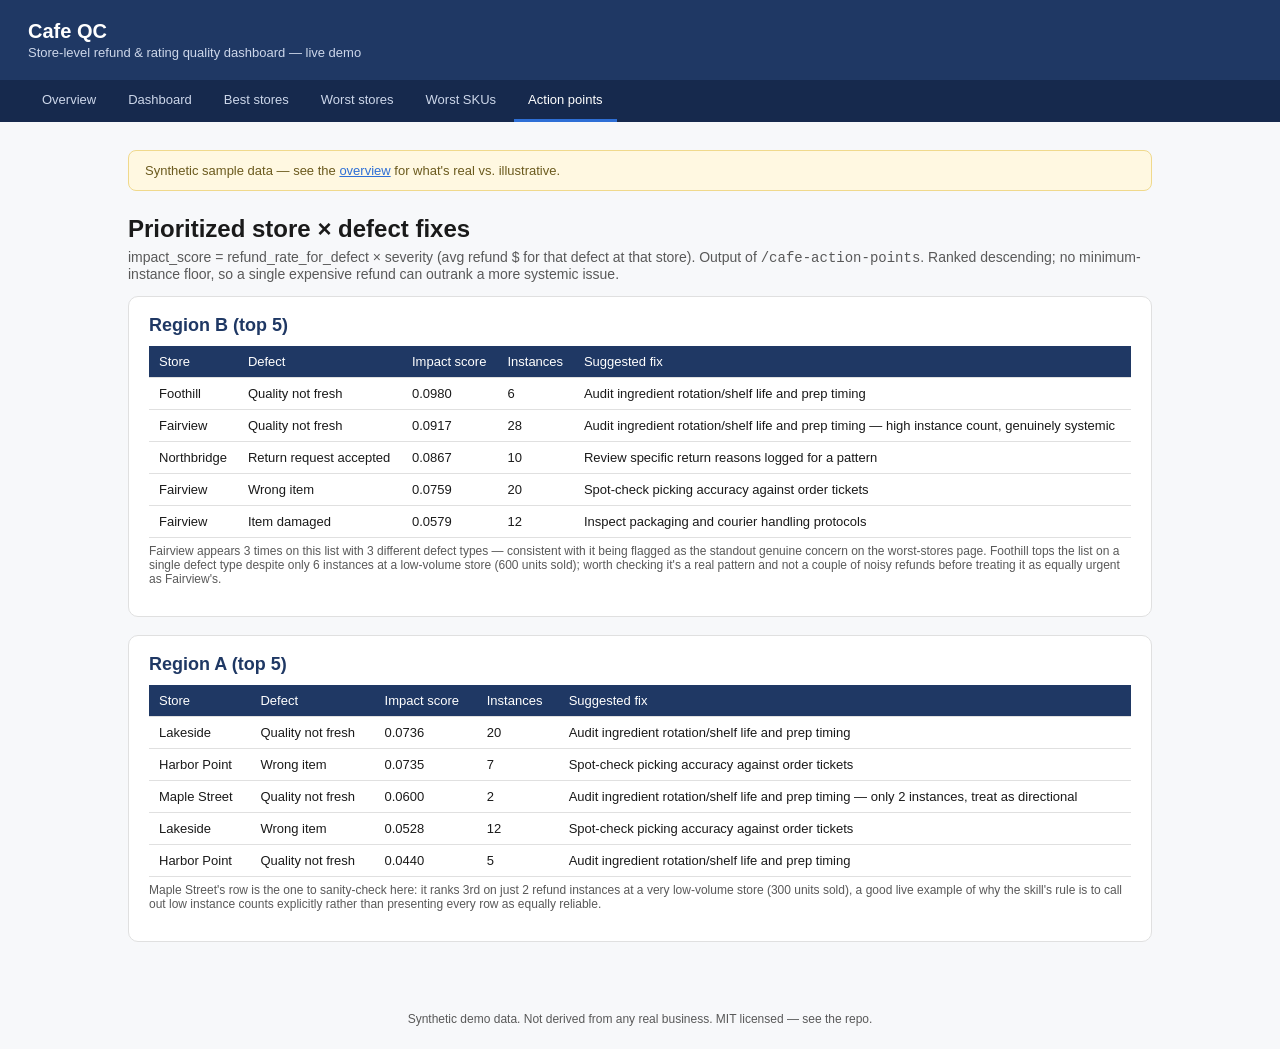
==== docs/action-points.html @ 7599e950 "Initial commit: Cafe QC plugin + live demo" ====
<!DOCTYPE html>
<html lang="en">
<head>
<meta charset="UTF-8">
<title>Cafe QC — Action Points Demo</title>
<meta name="viewport" content="width=device-width, initial-scale=1">
<link rel="stylesheet" href="style.css">
</head>
<body>
<header class="site">
  <a class="brand" href="index.html">Cafe QC</a>
  <div class="tagline">Store-level refund &amp; rating quality dashboard — live demo</div>
</header>
<nav class="site">
  <a href="index.html">Overview</a>
  <a href="dashboard.html">Dashboard</a>
  <a href="best.html">Best stores</a>
  <a href="worst.html">Worst stores</a>
  <a href="worst-skus.html">Worst SKUs</a>
  <a href="action-points.html" class="active">Action points</a>
</nav>
<main>
  <div class="banner">Synthetic sample data — see the <a href="index.html">overview</a> for what's real vs. illustrative.</div>
  <h1>Prioritized store &times; defect fixes</h1>
  <p class="lede">impact_score = refund_rate_for_defect &times; severity (avg refund $ for that defect at that store). Output of <code>/cafe-action-points</code>. Ranked descending; no minimum-instance floor, so a single expensive refund can outrank a more systemic issue.</p>

  <div class="card">
    <h2 style="margin-top:0">Region B (top 5)</h2>
    <table>
      <thead><tr><th>Store</th><th>Defect</th><th>Impact score</th><th>Instances</th><th>Suggested fix</th></tr></thead>
      <tbody>
        <tr><td>Foothill</td><td>Quality not fresh</td><td>0.0980</td><td>6</td><td>Audit ingredient rotation/shelf life and prep timing</td></tr>
        <tr><td>Fairview</td><td>Quality not fresh</td><td>0.0917</td><td>28</td><td>Audit ingredient rotation/shelf life and prep timing — high instance count, genuinely systemic</td></tr>
        <tr><td>Northbridge</td><td>Return request accepted</td><td>0.0867</td><td>10</td><td>Review specific return reasons logged for a pattern</td></tr>
        <tr><td>Fairview</td><td>Wrong item</td><td>0.0759</td><td>20</td><td>Spot-check picking accuracy against order tickets</td></tr>
        <tr><td>Fairview</td><td>Item damaged</td><td>0.0579</td><td>12</td><td>Inspect packaging and courier handling protocols</td></tr>
      </tbody>
    </table>
    <p class="note">Fairview appears 3 times on this list with 3 different defect types — consistent with it being flagged as the standout genuine concern on the worst-stores page. Foothill tops the list on a single defect type despite only 6 instances at a low-volume store (600 units sold); worth checking it's a real pattern and not a couple of noisy refunds before treating it as equally urgent as Fairview's.</p>
  </div>

  <div class="card">
    <h2 style="margin-top:0">Region A (top 5)</h2>
    <table>
      <thead><tr><th>Store</th><th>Defect</th><th>Impact score</th><th>Instances</th><th>Suggested fix</th></tr></thead>
      <tbody>
        <tr><td>Lakeside</td><td>Quality not fresh</td><td>0.0736</td><td>20</td><td>Audit ingredient rotation/shelf life and prep timing</td></tr>
        <tr><td>Harbor Point</td><td>Wrong item</td><td>0.0735</td><td>7</td><td>Spot-check picking accuracy against order tickets</td></tr>
        <tr><td>Maple Street</td><td>Quality not fresh</td><td>0.0600</td><td>2</td><td>Audit ingredient rotation/shelf life and prep timing — only 2 instances, treat as directional</td></tr>
        <tr><td>Lakeside</td><td>Wrong item</td><td>0.0528</td><td>12</td><td>Spot-check picking accuracy against order tickets</td></tr>
        <tr><td>Harbor Point</td><td>Quality not fresh</td><td>0.0440</td><td>5</td><td>Audit ingredient rotation/shelf life and prep timing</td></tr>
      </tbody>
    </table>
    <p class="note">Maple Street's row is the one to sanity-check here: it ranks 3rd on just 2 refund instances at a very low-volume store (300 units sold), a good live example of why the skill's rule is to call out low instance counts explicitly rather than presenting every row as equally reliable.</p>
  </div>
</main>
<footer class="site">Synthetic demo data. Not derived from any real business. MIT licensed — see the repo.</footer>
</body>
</html>
---- docs/style.css ----
:root {
  --navy: #1f3864;
  --blue: #2e6fd6;
  --green: #2e7d32;
  --red: #c62828;
  --amber: #b8860b;
  --grey: #595959;
  --border: #e0e0e0;
  --bg: #f7f8fa;
}
* { box-sizing: border-box; }
body {
  font-family: -apple-system, "Segoe UI", Arial, sans-serif;
  margin: 0;
  background: var(--bg);
  color: #1a1a1a;
}
header.site {
  background: var(--navy);
  color: #fff;
  padding: 20px 28px;
}
header.site .brand {
  font-size: 20px;
  font-weight: 600;
  text-decoration: none;
  color: #fff;
}
header.site .tagline {
  font-size: 13px;
  color: #cdd7ea;
  margin-top: 2px;
}
nav.site {
  background: #16294d;
  padding: 0 28px;
  display: flex;
  gap: 4px;
  flex-wrap: wrap;
}
nav.site a {
  color: #cdd7ea;
  text-decoration: none;
  font-size: 13px;
  padding: 12px 14px;
  display: inline-block;
  border-bottom: 3px solid transparent;
}
nav.site a.active, nav.site a:hover {
  color: #fff;
  border-bottom-color: var(--blue);
}
main {
  max-width: 1080px;
  margin: 0 auto;
  padding: 28px;
}
.banner {
  background: #fff8e1;
  border: 1px solid #f0d98c;
  border-radius: 8px;
  padding: 12px 16px;
  font-size: 13px;
  color: #6b5a1e;
  margin-bottom: 24px;
}
h1 { font-size: 24px; margin: 0 0 6px; }
h2 { font-size: 18px; margin: 28px 0 10px; color: var(--navy); }
p.lede { color: var(--grey); font-size: 14px; margin-top: 0; }
.card {
  background: #fff;
  border: 1px solid var(--border);
  border-radius: 10px;
  padding: 18px 20px;
  margin-bottom: 18px;
}
table {
  width: 100%;
  border-collapse: collapse;
  font-size: 13px;
}
th, td {
  text-align: left;
  padding: 8px 10px;
  border-bottom: 1px solid var(--border);
}
th {
  background: var(--navy);
  color: #fff;
  font-weight: 500;
  position: sticky;
  top: 0;
}
tr:hover td { background: #f0f4fa; }
.pill {
  display: inline-block;
  font-size: 11px;
  padding: 2px 8px;
  border-radius: 10px;
  font-weight: 500;
}
.pill.low { background: #fde9e9; color: var(--red); }
.pill.medium { background: #fff4e0; color: var(--amber); }
.pill.high { background: #e6f4ea; color: var(--green); }
.note {
  font-size: 12px;
  color: var(--grey);
  margin-top: 6px;
}
.toggle-group {
  display: inline-flex;
  border: 1px solid var(--border);
  border-radius: 8px;
  overflow: hidden;
  margin-bottom: 18px;
}
.toggle-group button {
  border: none;
  background: #fff;
  padding: 8px 18px;
  font-size: 13px;
  cursor: pointer;
  color: var(--grey);
}
.toggle-group button.active {
  background: var(--navy);
  color: #fff;
}
select.store-picker {
  font-size: 14px;
  padding: 8px 10px;
  border-radius: 6px;
  border: 1px solid var(--border);
  width: 100%;
  max-width: 360px;
}
.metric-grid {
  display: grid;
  grid-template-columns: repeat(auto-fit, minmax(120px, 1fr));
  gap: 12px;
  margin-top: 12px;
}
.metric {
  background: var(--bg);
  border-radius: 8px;
  padding: 10px 12px;
}
.metric .label { font-size: 11px; color: var(--grey); }
.metric .value { font-size: 18px; font-weight: 600; color: var(--navy); }
.chip-list span {
  display: inline-block;
  background: #eef2f8;
  border-radius: 12px;
  padding: 3px 10px;
  font-size: 12px;
  margin: 2px 4px 2px 0;
}
footer.site {
  text-align: center;
  color: var(--grey);
  font-size: 12px;
  padding: 24px;
}
a { color: var(--blue); }
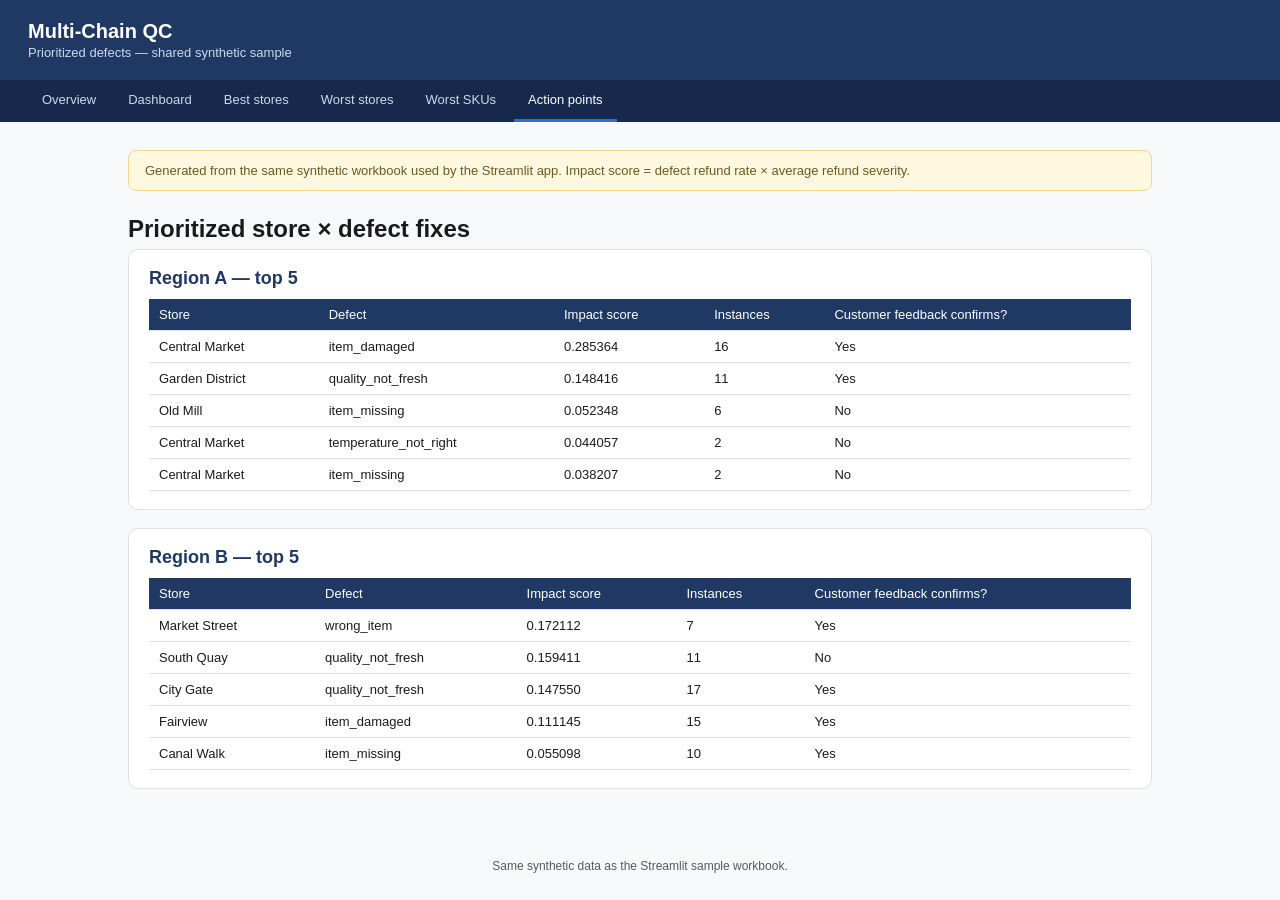
==== commit e5146e8b: "Align action points page with shared sample dataset" ====
--- a/docs/action-points.html
+++ b/docs/action-points.html
@@ -1,59 +1,20 @@
-<!DOCTYPE html>
-<html lang="en">
-<head>
-<meta charset="UTF-8">
-<title>Cafe QC — Action Points Demo</title>
-<meta name="viewport" content="width=device-width, initial-scale=1">
-<link rel="stylesheet" href="style.css">
-</head>
-<body>
-<header class="site">
-  <a class="brand" href="index.html">Cafe QC</a>
-  <div class="tagline">Store-level refund &amp; rating quality dashboard — live demo</div>
-</header>
-<nav class="site">
-  <a href="index.html">Overview</a>
-  <a href="dashboard.html">Dashboard</a>
-  <a href="best.html">Best stores</a>
-  <a href="worst.html">Worst stores</a>
-  <a href="worst-skus.html">Worst SKUs</a>
-  <a href="action-points.html" class="active">Action points</a>
-</nav>
-<main>
-  <div class="banner">Synthetic sample data — see the <a href="index.html">overview</a> for what's real vs. illustrative.</div>
-  <h1>Prioritized store &times; defect fixes</h1>
-  <p class="lede">impact_score = refund_rate_for_defect &times; severity (avg refund $ for that defect at that store). Output of <code>/cafe-action-points</code>. Ranked descending; no minimum-instance floor, so a single expensive refund can outrank a more systemic issue.</p>
-
-  <div class="card">
-    <h2 style="margin-top:0">Region B (top 5)</h2>
-    <table>
-      <thead><tr><th>Store</th><th>Defect</th><th>Impact score</th><th>Instances</th><th>Suggested fix</th></tr></thead>
-      <tbody>
-        <tr><td>Foothill</td><td>Quality not fresh</td><td>0.0980</td><td>6</td><td>Audit ingredient rotation/shelf life and prep timing</td></tr>
-        <tr><td>Fairview</td><td>Quality not fresh</td><td>0.0917</td><td>28</td><td>Audit ingredient rotation/shelf life and prep timing — high instance count, genuinely systemic</td></tr>
-        <tr><td>Northbridge</td><td>Return request accepted</td><td>0.0867</td><td>10</td><td>Review specific return reasons logged for a pattern</td></tr>
-        <tr><td>Fairview</td><td>Wrong item</td><td>0.0759</td><td>20</td><td>Spot-check picking accuracy against order tickets</td></tr>
-        <tr><td>Fairview</td><td>Item damaged</td><td>0.0579</td><td>12</td><td>Inspect packaging and courier handling protocols</td></tr>
-      </tbody>
-    </table>
-    <p class="note">Fairview appears 3 times on this list with 3 different defect types — consistent with it being flagged as the standout genuine concern on the worst-stores page. Foothill tops the list on a single defect type despite only 6 instances at a low-volume store (600 units sold); worth checking it's a real pattern and not a couple of noisy refunds before treating it as equally urgent as Fairview's.</p>
-  </div>
-
-  <div class="card">
-    <h2 style="margin-top:0">Region A (top 5)</h2>
-    <table>
-      <thead><tr><th>Store</th><th>Defect</th><th>Impact score</th><th>Instances</th><th>Suggested fix</th></tr></thead>
-      <tbody>
-        <tr><td>Lakeside</td><td>Quality not fresh</td><td>0.0736</td><td>20</td><td>Audit ingredient rotation/shelf life and prep timing</td></tr>
-        <tr><td>Harbor Point</td><td>Wrong item</td><td>0.0735</td><td>7</td><td>Spot-check picking accuracy against order tickets</td></tr>
-        <tr><td>Maple Street</td><td>Quality not fresh</td><td>0.0600</td><td>2</td><td>Audit ingredient rotation/shelf life and prep timing — only 2 instances, treat as directional</td></tr>
-        <tr><td>Lakeside</td><td>Wrong item</td><td>0.0528</td><td>12</td><td>Spot-check picking accuracy against order tickets</td></tr>
-        <tr><td>Harbor Point</td><td>Quality not fresh</td><td>0.0440</td><td>5</td><td>Audit ingredient rotation/shelf life and prep timing</td></tr>
-      </tbody>
-    </table>
-    <p class="note">Maple Street's row is the one to sanity-check here: it ranks 3rd on just 2 refund instances at a very low-volume store (300 units sold), a good live example of why the skill's rule is to call out low instance counts explicitly rather than presenting every row as equally reliable.</p>
-  </div>
-</main>
-<footer class="site">Synthetic demo data. Not derived from any real business. MIT licensed — see the repo.</footer>
-</body>
-</html>
+<!DOCTYPE html><html lang="en"><head><meta charset="UTF-8"><meta name="viewport" content="width=device-width, initial-scale=1"><title>Multi-Chain QC — Action Points</title><link rel="stylesheet" href="style.css"></head><body>
+<header class="site"><a class="brand" href="index.html">Multi-Chain QC</a><div class="tagline">Prioritized defects — shared synthetic sample</div></header>
+<nav class="site"><a href="index.html">Overview</a><a href="dashboard.html">Dashboard</a><a href="best.html">Best stores</a><a href="worst.html">Worst stores</a><a href="worst-skus.html">Worst SKUs</a><a href="action-points.html" class="active">Action points</a></nav>
+<main><div class="banner">Generated from the same synthetic workbook used by the Streamlit app. Impact score = defect refund rate × average refund severity.</div>
+<h1>Prioritized store × defect fixes</h1>
+<div class="card"><h2 style="margin-top:0">Region A — top 5</h2><table><thead><tr><th>Store</th><th>Defect</th><th>Impact score</th><th>Instances</th><th>Customer feedback confirms?</th></tr></thead><tbody>
+<tr><td>Central Market</td><td>item_damaged</td><td>0.285364</td><td>16</td><td>Yes</td></tr>
+<tr><td>Garden District</td><td>quality_not_fresh</td><td>0.148416</td><td>11</td><td>Yes</td></tr>
+<tr><td>Old Mill</td><td>item_missing</td><td>0.052348</td><td>6</td><td>No</td></tr>
+<tr><td>Central Market</td><td>temperature_not_right</td><td>0.044057</td><td>2</td><td>No</td></tr>
+<tr><td>Central Market</td><td>item_missing</td><td>0.038207</td><td>2</td><td>No</td></tr>
+</tbody></table></div>
+<div class="card"><h2 style="margin-top:0">Region B — top 5</h2><table><thead><tr><th>Store</th><th>Defect</th><th>Impact score</th><th>Instances</th><th>Customer feedback confirms?</th></tr></thead><tbody>
+<tr><td>Market Street</td><td>wrong_item</td><td>0.172112</td><td>7</td><td>Yes</td></tr>
+<tr><td>South Quay</td><td>quality_not_fresh</td><td>0.159411</td><td>11</td><td>No</td></tr>
+<tr><td>City Gate</td><td>quality_not_fresh</td><td>0.147550</td><td>17</td><td>Yes</td></tr>
+<tr><td>Fairview</td><td>item_damaged</td><td>0.111145</td><td>15</td><td>Yes</td></tr>
+<tr><td>Canal Walk</td><td>item_missing</td><td>0.055098</td><td>10</td><td>Yes</td></tr>
+</tbody></table></div>
+</main><footer class="site">Same synthetic data as the Streamlit sample workbook.</footer></body></html>
